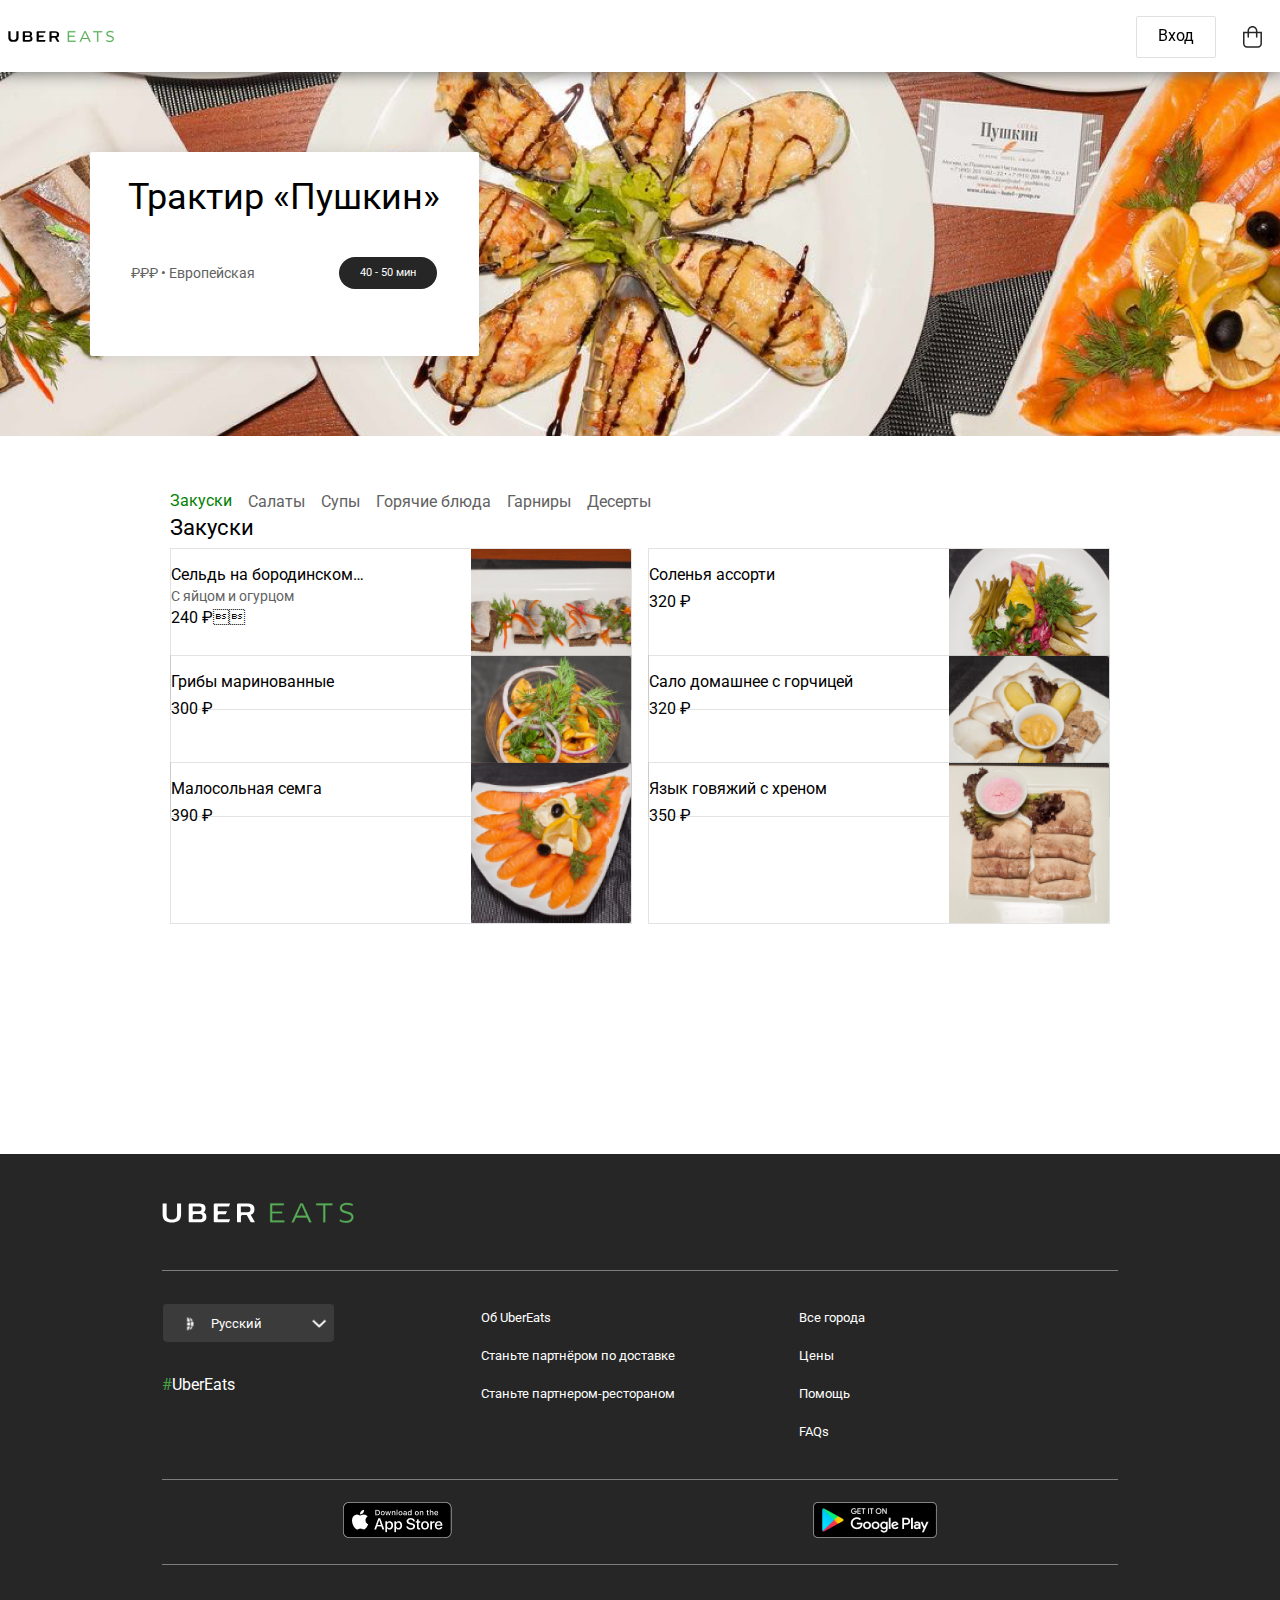
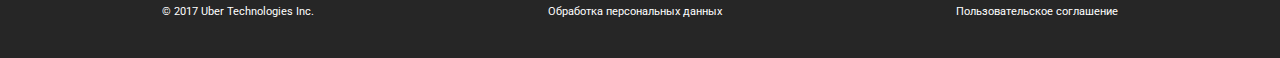
==== pages/rest.html @ 18b662dc "Add files via upload" ====
<!DOCTYPE html>
<html lang="ru">
<head>
    <meta charset="UTF-8">
    <meta name="viewport" content="width=device-width, initial-scale=1.0">
    <link rel="stylesheet" href="../style.css">
    <link href="https://fonts.googleapis.com/css2?family=Roboto:wght@400;500&display=swap" rel="stylesheet">
    <title>Uber Eats- rest</title>
</head>
<body>
    <header class="header">
        <img class="header-logo" src="../content/logo.svg" alt="logo">
        <div class="header-nav"> 
            <div class="header-nav__item">
                 <a class="header-nav__item-buttonLogin" href='#'>Вход</a>
            </div>
            <div class="header-nav__item">
                <a class="header-nav__item-buttonBasket" href='#'><img src="../content/basket.svg" alt=""></a>
            </div>
        </div>
    </header>
    <div class="baner">
        <div class="baner__img-container">
        </div>
        <div class="restauraunt-header">
            <h1 class="restauraunt-header__name">Трактир «Пушкин»</h1>
            <span class="restauraunt-header__description">
            <p class="restauraunt-header__tags">₽₽₽ • Европейская</p>
            <p class="restauraunt-header__timeDelivery">40 - 50 мин</p>
            </span>
        </div>
    </div>
    <main class="main">
        <div class="tabs">
            <input type="radio" name="tab-btn" id="tab-btn-1" value="" checked>
            <label for="tab-btn-1">Закуски</label>
            <input type="radio" name="tab-btn" id="tab-btn-2" value="">
            <label for="tab-btn-2">Салаты</label>
            <input type="radio" name="tab-btn" id="tab-btn-3" value="">
            <label for="tab-btn-3">Супы</label>
            <input type="radio" name="tab-btn" id="tab-btn-4" value="">
            <label for="tab-btn-4">Горячие блюда</label>
            <input type="radio" name="tab-btn" id="tab-btn-5" value="">
            <label for="tab-btn-5">Гарниры</label>
            <input type="radio" name="tab-btn" id="tab-btn-6" value="">
            <label for="tab-btn-6">Десерты</label>
          
            <div id="content-1">
                <span style="font-size: 22px; padding: 56px 0 32px 8px;">
                    Закуски
                </span>
                <div class="container-food">
                    <section class="content-item ">
                        <a class="content-item__link container-food__item" href="../index.html">
                            <img class="content-item__img" src="../content/Capture (3).png" alt="">
                            <div class="content-item__text">
                                <h2 class="content-item__name">Сельдь на бородинском…</h2>
                                <span class="content-item__tags">С яйцом и огурцом</span>
                                <span class="content-item__prise">240 ₽</span>
                            </div>
                        </a>
                    </section>
                    <section class="content-item ">
                        <a class="content-item__link container-food__item" href="../index.html">
                            <img class="content-item__img" src="../content/Capture (3)2.png" alt="">
                            <div class="content-item__text">
                            <h2 class="content-item__name">Соленья ассорти</h2>
                            <span class="content-item__tags"></span>
                            <span class="content-item__prise">320 ₽</span>
                        </div>
                        </a>
                    </section>
                    <section class="content-item ">
                        <a class="content-item__link container-food__item" href="../index.html">
                            <img class="content-item__img" src="../content/Capture (3)3.png" alt="">
                            <div class="content-item__text">
                            <h2 class="content-item__name">Грибы маринованные</h2>
                            <span class="content-item__tags"></span>
                            <span class="content-item__prise">300 ₽</span>
                        </div>
                        </a>
                    </section>
                    <section class="content-item ">
                        <a class="content-item__link container-food__item" href="../index.html">
                            <img class="content-item__img" src="../content/Capture (3)4.png" alt="">
                            <div class="content-item__text">
                            <h2 class="content-item__name">Сало домашнее с горчицей</h2>
                            <span class="content-item__tags"></span>
                            <span class="content-item__prise">320 ₽</span>
                        </div>
                        </a>
                    </section>
                    <section class="content-item ">
                        <a class="content-item__link container-food__item" href="../index.html">
                            <img class="content-item__img" src="../content/Capture (3)5.png" alt="">
                            <div class="content-item__text">
                            <h2 class="content-item__name">Малосольная семга</h2>
                            <span class="content-item__tags"></span>
                            <span class="content-item__prise">390 ₽</span>
                        </div>
                        </a>
                    </section>
                    <section class="content-item ">
                        <a class="content-item__link container-food__item" href="../index.html">
                            <img class="content-item__img" src="../content/Capture (3)6.png" alt="">
                            <div class="content-item__text">
                            <h2 class="content-item__name">Язык говяжий с хреном</h2>
                            <span class="content-item__tags"></span>
                            <span class="content-item__prise">350 ₽</span>
                        </div>
                        </a>
                    </section>
                </div>
            </div>
            <div id="content-2">
                <span style="font-size: 22px; padding: 56px 0 32px 8px;">
                    Салаты
                </span>
            </div>
            <div id="content-3">
                <span style="font-size: 22px; padding: 56px 0 32px 8px;">
                    Супы
                </span>
            </div>
            <div id="content-4">
                <span style="font-size: 22px; padding: 56px 0 32px 8px;">
                    Горячие блюда
                </span>
                <div class="container-food">
                    <section class="content-item ">
                        <a class="content-item__link container-food__item" href="../index.html">
                            <img class="content-item__img" src="../content/Capture (3).png" alt="">
                            <div class="content-item__text">
                                <h2 class="content-item__name">Сельдь на бородинском…</h2>
                                <span class="content-item__tags">С яйцом и огурцом</span>
                                <span class="content-item__prise">240 ₽</span>
                            </div>
                        </a>
                    </section>
                    <section class="content-item ">
                        <a class="content-item__link container-food__item" href="../index.html">
                            <img class="content-item__img" src="../content/Capture (3)2.png" alt="">
                            <div class="content-item__text">
                            <h2 class="content-item__name">Соленья ассорти</h2>
                            <span class="content-item__tags"></span>
                            <span class="content-item__prise">320 ₽</span>
                        </div>
                        </a>
                    </section>
                    <section class="content-item ">
                        <a class="content-item__link container-food__item" href="../index.html">
                            <img class="content-item__img" src="../content/Capture (3)3.png" alt="">
                            <div class="content-item__text">
                            <h2 class="content-item__name">Грибы маринованные</h2>
                            <span class="content-item__tags"></span>
                            <span class="content-item__prise">300 ₽</span>
                        </div>
                        </a>
                    </section>
                    <section class="content-item ">
                        <a class="content-item__link container-food__item" href="../index.html">
                            <img class="content-item__img" src="../content/Capture (3)4.png" alt="">
                            <div class="content-item__text">
                            <h2 class="content-item__name">Сало домашнее с горчицей</h2>
                            <span class="content-item__tags"></span>
                            <span class="content-item__prise">320 ₽</span>
                        </div>
                        </a>
                    </section>
                    <section class="content-item ">
                        <a class="content-item__link container-food__item" href="../index.html">
                            <img class="content-item__img" src="../content/Capture (3)5.png" alt="">
                            <div class="content-item__text">
                            <h2 class="content-item__name">Малосольная семга</h2>
                            <span class="content-item__tags"></span>
                            <span class="content-item__prise">390 ₽</span>
                        </div>
                        </a>
                    </section>
                    <section class="content-item ">
                        <a class="content-item__link container-food__item" href="../index.html">
                            <img class="content-item__img" src="../content/Capture (3)6.png" alt="">
                            <div class="content-item__text">
                            <h2 class="content-item__name">Язык говяжий с хреном</h2>
                            <span class="content-item__tags"></span>
                            <span class="content-item__prise">350 ₽</span>
                        </div>
                        </a>
                    </section>
                </div>
            </div>
            <div id="content-5">
                <span style="font-size: 22px; padding: 56px 0 32px 8px;">
                    Гарниры
                </span>
            </div>
            <div id="content-6">
                <span style="font-size: 22px; padding: 56px 0 32px 8px;">
                    Десерты
                </span>
            </div>
          </div>
    </main>
    <footer class="footer">
        <div class="footer-wrapperBackground">
            <div class="footer-logo">
                <img src="/content/white-logo.svg" alt="Uber Eats">
            </div>
            <div class="footer-wrapperForAdaptive">
                <div class="footer-wrapperForAdaptive__item1">
                    <select class="footer-selectLanguage" name="language" id="language">
                        <option name="language" value="Russian">Русский</option>
                        <option name="language" value="English">English</option>
                    </select>
                    <div class="footer-socialLink">
                        <p><span>#</span>UberEats</p>
                        <a href='#'><img src="content/facebook.svg" alt=""></a>
                        <a href='#'><img src="content/twitter.svg" alt=""></a>
                        <a href='#'><img src="content/instagram.svg" alt=""></a>
                    </div>
                </div>
                <div class="footer-wrapperForAdaptive__item2">
                    <a class="footer-nav__link1Column" href='#'>Об UberEats</a>
                    <a class="footer-nav__link1Column" href='#'>Станьте партнёром по доставке</a>
                    <a class="footer-nav__link1Column" href='#'>Станьте партнером-рестораном</a>
                </div>
                <div class="footer-wrapperForAdaptive__item3">
                    <a class="footer-nav__link2Column" href='#'>Все города</a>
                    <a class="footer-nav__link2Column" href='#'>Цены</a>
                    <a class="footer-nav__link2Column" href='#'>Помощь</a>
                    <a class="footer-nav__link2Column" href='#'>FAQs</a> 
                </div>
            </div>
            <div class="footer-appsLink">
                <a href='#'><img src="../content/Download_on_the_App_Store_Badge_US-UK_RGB_blk_092917.png" alt=""></a>
                <a href='#'><img src="../content/en_badge_web_generic-cf6dad406f.png" alt=""></a>
            </div>
            <div class="footer-about">
                <p>© 2017 Uber Technologies Inc.</p>
                <a href='#'>Обработка персональных данных</a>
                <a href='#'>Пользовательское соглашение</a>
            </div>
        </div>
    </footer>
</body>
</html>
---- style.css ----
html,body{
    width: 100%;
    height: 100%;
    margin: 0 0 0 0;
    font-family: 'Roboto', sans-serif;
    font-size: 16px;
}
.header {
    display: flex;
    height: 72px;
    width: 100%;
    justify-content: space-between;
    position: fixed;
    box-shadow: 0px 0px 16px #626262;
    background: white;
    z-index: 30;
}
.header-logo {
    margin-top: 30px;
    margin-left: 8px;
    margin-bottom: 29px;
}
.header-nav {
    display: flex;
    justify-content: space-between;
}
.header-nav__item-buttonLogin {
    display: block;
    height: 40px;
    width: 78px;
    border-radius: 2px;
    text-decoration: none;
    color: black;
    text-align: center;
    line-height: 38px;
    border: 1px solid #E0E0E0 ;
    margin-top: 16px;
    margin-right: 27px;
}
.header-nav__item-buttonBasket {
    display: none;
    padding-top: 25px;
    padding-right: 18px;
}
.main {
    max-width: 956px;
    margin: 0 auto;
}
.search {
    margin-left: 8px;
    margin-right: 4px;
    padding-top: 127px;
    border-bottom: 1px solid #efefef ;
    color: #626262;
    font-size: 16px;
}
.search input{
    width: 100%;
    border: none;
}
.baner {
    padding-top: 72px;
    position: relative;
}
.baner__img-container {
    display: flex;
    width: 100%;
    height: 256px;
    background-image: url(content/1q2w3e4r.png);
    background-repeat: no-repeat;
    background-size: cover;
}
.main-header{
    font-size: 22px;
    padding-left: 8px;
}
.restauraunt-header {
    background: white;
    min-width: 308px;
    min-height: 180px;
    position: absolute;
    left: 2.5%;
    top: 60%;
    z-index: 3;
    box-shadow: 0px 0px 16px rgba(117, 117, 117, 0.2);
    border-radius: 2px

}
.restauraunt-header__name {
    font-size: 24px;
    font-weight: 400;
    text-align: center;
}
.restauraunt-header__tags {
    font-size: 14px;
    font-weight: 400;
    line-height: 16px;
    color: #626262;
    text-align: center;
}
.restauraunt-header__timeDelivery{
    display: block;
    width: 98px;
    height: 32px;
    background: #262626;
    border-radius: 16px;
    margin: 0 auto;
    text-align: center;
    line-height: 32px;
}
.main-content {
    display: grid;
    grid-template: repeat(10,10%)/repeat(1, 100%);
    margin: 0 auto;
    justify-content: space-between;
}
.tab-btn {
    padding-right: 40px;
    border: none;
    font: inherit;
    color: inherit;
    background-color: transparent;
    cursor: pointer;
}
.content-item__img{
    display: block;
    max-width: 100%;
    height: auto;
}
.content-item {
    display: flex;
    flex-direction: column;
    padding: 8px;
}
.content-item:hover {
    background-color: #f9f9f9 ;
    padding: 0;
    transition: 0.3s;
}
.content-item__link {
    display: flex;
    flex-direction: row-reverse;
    justify-content: space-between;
}
.content-item a {
    text-decoration: none;
}
.content-item__text {
    display: flex;
    flex-direction: column;
    color: black;
}
.content-item__name {
    font-weight: 400;
    font-size: 16px;
    margin: 0 0 0 0;
    margin-top: 16px;
}
.content-item__tags {
    font-size: 14px;
    margin: 4px 0;
    color:rgba(98, 98, 98, 1);
}
.content-item__timeDelivery {
    font-size: 13px;
    margin-bottom: 20px;
}
.container-food{
    padding-bottom: 40px;
}
.container-food img{
    width: 102px;
    height: auto;
}
.container-food__item {
    border-bottom: 1px solid rgba(117, 117, 117, 0.2);
}
.footer {
    background-color: #262626;
    color: white;
    padding-left: 8px;
    padding-right: 8px; 
    padding-bottom: 40px;
}
.footer-wrapperBackground {
    max-width: 956px;
    margin: 0 auto;
}
.footer-logo {
    display: flex;
    height: 116px;
    border-bottom: 1px solid #7d7d7d;  
    align-items: center;
}
.footer-selectLanguage {
    margin-top: 32px;
    height: 40px;
    width: 173px;
    padding-left: 48px;
    background: #3B3B3B;
    font-family: 'Roboto', sans-serif;
    color: white;
    font-size: 13px;
    border: 1px solid #262626;
    border-radius: 5px;
    appearance: none;
    background-image: url('content/language.png');
    background-size: cover;
}
.footer-socialLink p{
    font-size: 16px;
    margin-top: 32px;
    margin-bottom: 21px;
}
.footer-socialLink span {
    color: #49A144;
}
.footer-socialLink a {
    padding-right: 20px;
}
.footer-nav__link1Column,
.footer-nav__link2Column {
    display: block;
    color: white;
    text-decoration: none;
    font-size: 13px;
    margin-top: 23px;

}
.footer-appsLink {
    margin-top: 40px;
    display: flex;
    justify-content: space-around;
    align-items: center;
    height: 84px;
    border-top: 1px solid #7d7d7d;
    border-bottom: 1px solid #7d7d7d;
}
.footer-about a,p {
    display: block;
    color: white;
    text-decoration: none;
    font-size: 11px;
    margin-top: 24px;
}
@media screen and (min-width: 768px) and (max-width: 1124px){
    .header-nav__item-buttonBasket {
        display: block;
    }
    .main-content {
        margin:0 0;
        grid-template: repeat(5,20%)/repeat(2, 50%);
        justify-content: space-between;
    }
    .footer-wrapperForAdaptive {
        display: grid;
        grid-template: repeat(1, auto)/repeat(3, 33.3333%);
    }
    .footer-wrapperForAdaptive__item1 {
        grid-column: 1 / 2;
        grid-row: 1/2;
    }
    .footer-wrapperForAdaptive__item2 {
        padding-top: 16px;
        grid-column: 2 / 3;
        grid-row: 1/2;
    }
    .footer-wrapperForAdaptive__item3 {
        padding-top: 16px;
        grid-column: 3 / 4;
        grid-row: 1/2;
    }
    .footer-about a,
    .footer-about p {
        display: inline;
        margin: 0 0;
        padding-top: 40px ;
    }
    .footer-about {
        display: flex;
        justify-content: space-between;
    }
    .baner__img-container {
        width: 100%;
        height: 364px;
        background-image: url(content/1q2w3e4.png);
        background-repeat: no-repeat;
        background-size: cover;
    }
    .restauraunt-header {
        min-width: 432px;
        min-height: 204px;
        /* left: 8px; */
        top: 152px;
    }
    .restauraunt-header__name{
        font-size: 36px;
    }
    .restauraunt-header__tags {
        margin: auto 0;
    }
    .restauraunt-header__timeDelivery {
        margin: auto 0; 
    }
    .restauraunt-header__description {
        display: flex;
        justify-content: space-around;
        margin-top: 10%; 
    }
    .tab {
        margin-top: 0;
        padding: 32px 0 29px 8px;
        border-bottom: 1px solid rgba(117, 117, 117, 0.2);
    }
    .tab-btn {
        padding-right: 40px;
        border: none;
        font: inherit;
        color: inherit;
        background-color: transparent;
        cursor: pointer;
    }
    .container-food__name-tab {
        font-size: 22px;
        padding: 56px 0 32px 8px;
    }
    .container-food{
        padding-bottom: 48px;
    }
    .container-food__item {
        border: 1px solid rgba(117, 117, 117, 0.2);
    }
    .container-food img{
        min-width: 160px;
        height: auto;
    }
}
@media screen and (min-width: 1124px) {
    .main-content {
        max-width: 956px;
        margin:0 auto;
        grid-template: repeat(3,33.3333%)/repeat(3, 33.3333%);
        justify-content: space-between;
    }
    .header-nav__item-buttonBasket {
        display: block;
    }
    .footer-wrapperForAdaptive {
        display: grid;
        grid-template: repeat(1, auto)/repeat(3, 33.3333%);
    }
    .footer-wrapperForAdaptive__item1 {
        grid-column: 1 / 2;
        grid-row: 1/2;
    }
    .footer-wrapperForAdaptive__item2 {
        padding-top: 16px;
        grid-column: 2 / 3;
        grid-row: 1/2;
    }
    .footer-wrapperForAdaptive__item3 {
        padding-top: 16px;
        grid-column: 3 / 4;
        grid-row: 1/2;
    }
    .footer-about a,
    .footer-about p {
        display: inline;
        margin: 0 0;
        padding-top: 40px ;
    }
    .footer-about {
        display: flex;
        justify-content: space-between;
    }
    .baner__img-container {
        height: 364px;
        background-image: url(content/1q2w3e.png);
        background-repeat: no-repeat;
        background-size: cover;
    }
    .restauraunt-header {
        min-width: 389px;
        min-height: 204px;
        left: 7%;
        top: 152px;
    }
    .restauraunt-header__name{
        font-size: 36px;
    }
    .restauraunt-header__tags {
        margin: auto 0;
    }
    .restauraunt-header__timeDelivery {
        margin: auto 0; 
    }
    .restauraunt-header__description {
        display: flex;
        justify-content: space-around;
        margin-top: 10%; 
    }
    .tab {
        margin-top: 0;
        padding: 32px 0 29px 8px;
        border-bottom: 1px solid rgba(117, 117, 117, 0.2);
    }
    .tab-btn {
        padding-right: 40px;
        border: none;
        font: inherit;
        color: inherit;
        background-color: transparent;
        cursor: pointer;
    }
    .container-food__name-tab {
        font-size: 22px;
        padding: 56px 0 32px 8px;
    }
    .container-food {
        display: grid;
        margin:0 0;
        grid-template: repeat(5,20%)/repeat(2, 50%);
        justify-content: space-between;
        padding-bottom: 80px;
    }
    .container-food__item {
        border: 1px solid rgba(117, 117, 117, 0.2);
    }
    .container-food img{
        min-width: 160px;
        height: auto;
    }
}



.tabs {
    font-size: 0;
    margin-top: 50px;
}
  
.tabs>input[type="radio"] {
    display: none;
}
  
.tabs>div {
    display: none;
    font-size: 16px;
}
#tab-btn-1:checked~#content-1,
#tab-btn-2:checked~#content-2,
#tab-btn-3:checked~#content-3,
#tab-btn-4:checked~#content-4,
#tab-btn-5:checked~#content-5,
#tab-btn-6:checked~#content-6 {
    display: block;
}
.tabs>label {
    display: inline-block;
    text-align: center;
    vertical-align: middle;
    user-select: none;
    padding: 2px 8px;
    font-size: 16px;
    color: rgba(98, 98, 98, 1);
    line-height: 1.5;
    transition: color 0.15s ease-in-out, background-color 0.15s ease-in-out;
    cursor: pointer;
    position: relative;
    top: 1px;
}
  
.tabs>label:not(:first-of-type) {
    border-left: none;
}
  
.tabs>input[type="radio"]:checked+label {
    background-color: #fff;
    border-bottom: 1px solid #fff;
    color: green;
}
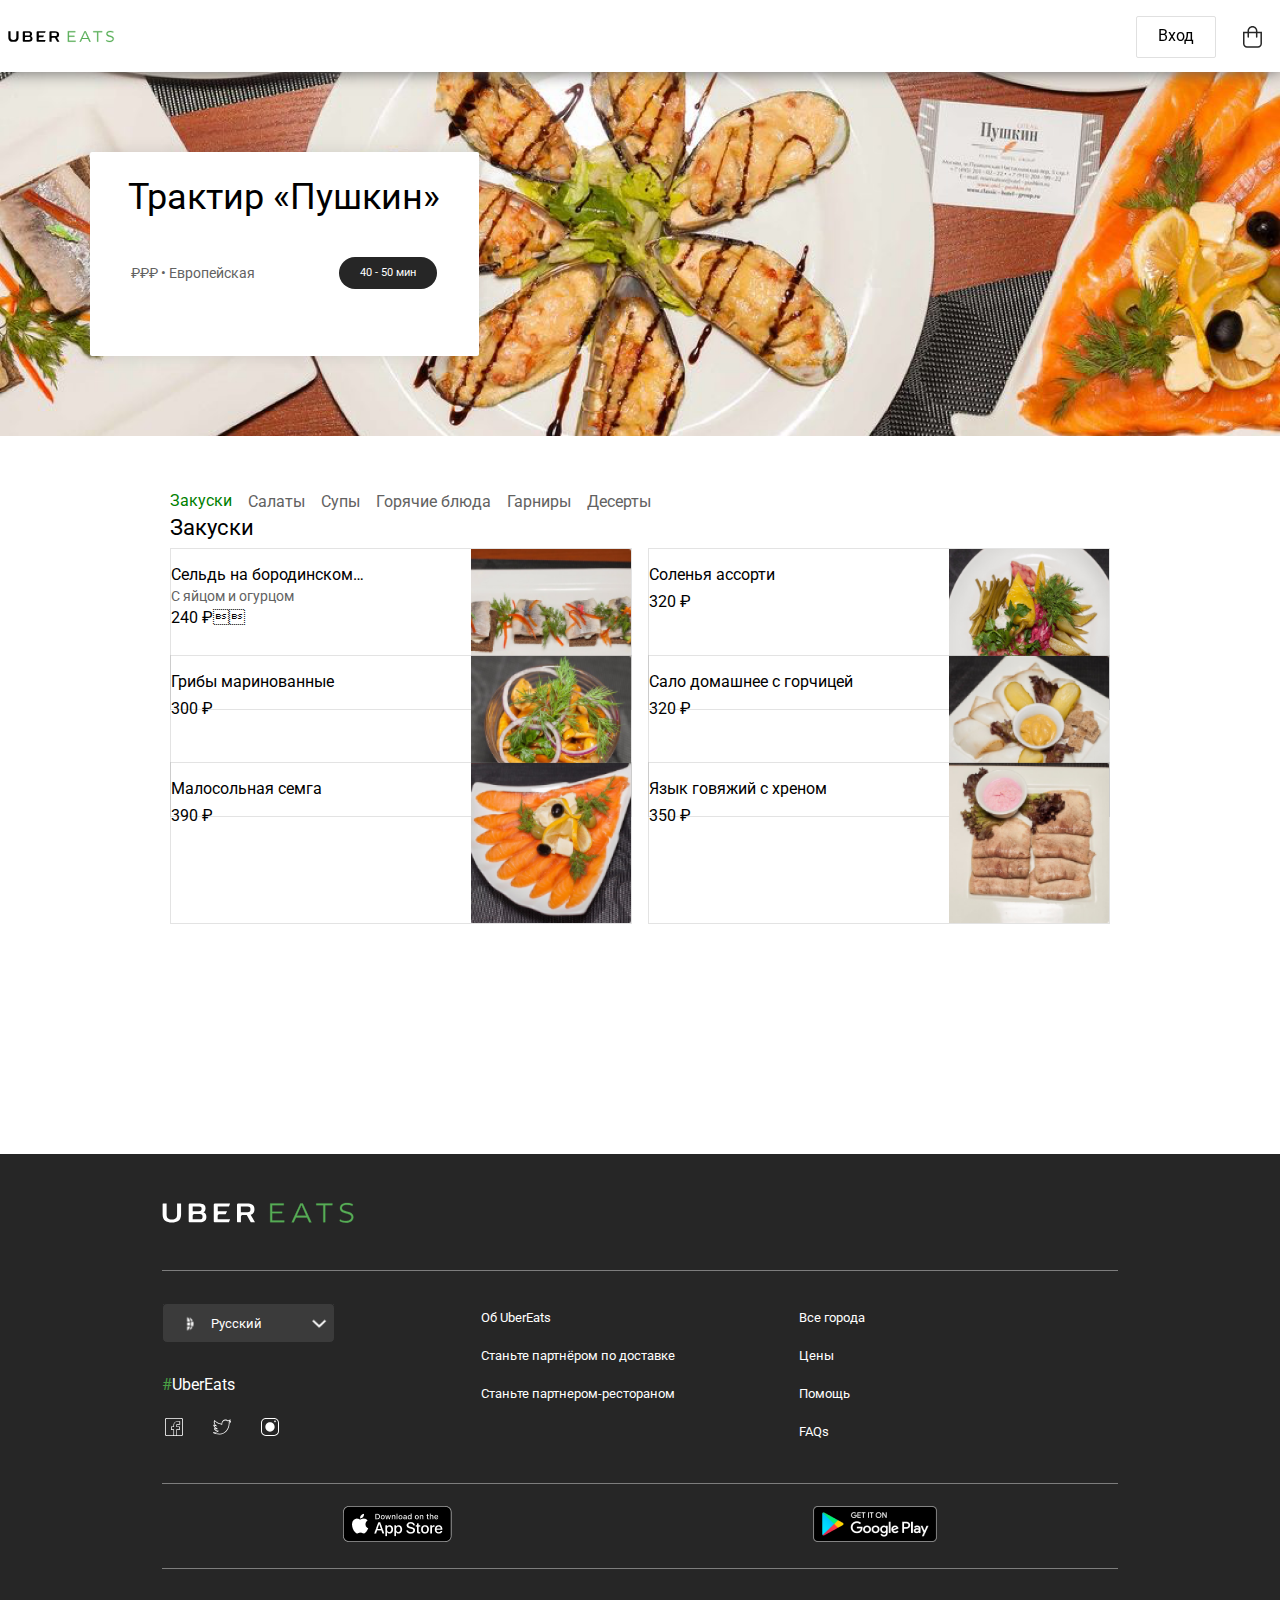
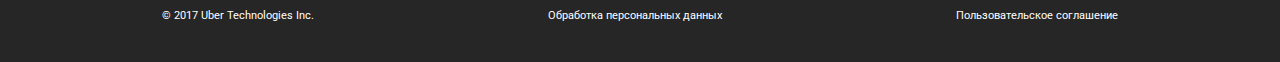
==== commit 09c9eaf4: "first commit" ====
--- a/pages/rest.html
+++ b/pages/rest.html
@@ -52,7 +52,7 @@
                 <div class="container-food">
                     <section class="content-item ">
                         <a class="content-item__link container-food__item" href="../index.html">
-                            <img class="content-item__img" src="../content/Capture (3).png" alt="">
+                            <img class="content-item__img" src="../content/Capture (3).png" alt="Сельдь на бородинском…">
                             <div class="content-item__text">
                                 <h2 class="content-item__name">Сельдь на бородинском…</h2>
                                 <span class="content-item__tags">С яйцом и огурцом</span>
@@ -62,7 +62,7 @@
                     </section>
                     <section class="content-item ">
                         <a class="content-item__link container-food__item" href="../index.html">
-                            <img class="content-item__img" src="../content/Capture (3)2.png" alt="">
+                            <img class="content-item__img" src="../content/Capture (3)2.png" alt="Соленья ассорти">
                             <div class="content-item__text">
                             <h2 class="content-item__name">Соленья ассорти</h2>
                             <span class="content-item__tags"></span>
@@ -72,7 +72,7 @@
                     </section>
                     <section class="content-item ">
                         <a class="content-item__link container-food__item" href="../index.html">
-                            <img class="content-item__img" src="../content/Capture (3)3.png" alt="">
+                            <img class="content-item__img" src="../content/Capture (3)3.png" alt="Грибы маринованные">
                             <div class="content-item__text">
                             <h2 class="content-item__name">Грибы маринованные</h2>
                             <span class="content-item__tags"></span>
@@ -82,7 +82,7 @@
                     </section>
                     <section class="content-item ">
                         <a class="content-item__link container-food__item" href="../index.html">
-                            <img class="content-item__img" src="../content/Capture (3)4.png" alt="">
+                            <img class="content-item__img" src="../content/Capture (3)4.png" alt="Сало домашнее с горчицей">
                             <div class="content-item__text">
                             <h2 class="content-item__name">Сало домашнее с горчицей</h2>
                             <span class="content-item__tags"></span>
@@ -92,7 +92,7 @@
                     </section>
                     <section class="content-item ">
                         <a class="content-item__link container-food__item" href="../index.html">
-                            <img class="content-item__img" src="../content/Capture (3)5.png" alt="">
+                            <img class="content-item__img" src="../content/Capture (3)5.png" alt="Малосольная семга">
                             <div class="content-item__text">
                             <h2 class="content-item__name">Малосольная семга</h2>
                             <span class="content-item__tags"></span>
@@ -102,7 +102,7 @@
                     </section>
                     <section class="content-item ">
                         <a class="content-item__link container-food__item" href="../index.html">
-                            <img class="content-item__img" src="../content/Capture (3)6.png" alt="">
+                            <img class="content-item__img" src="../content/Capture (3)6.png" alt="Язык говяжий с хреном">
                             <div class="content-item__text">
                             <h2 class="content-item__name">Язык говяжий с хреном</h2>
                             <span class="content-item__tags"></span>
@@ -129,7 +129,7 @@
                 <div class="container-food">
                     <section class="content-item ">
                         <a class="content-item__link container-food__item" href="../index.html">
-                            <img class="content-item__img" src="../content/Capture (3).png" alt="">
+                            <img class="content-item__img" src="../content/Capture (3).png" alt="Сельдь на бородинском…">
                             <div class="content-item__text">
                                 <h2 class="content-item__name">Сельдь на бородинском…</h2>
                                 <span class="content-item__tags">С яйцом и огурцом</span>
@@ -139,7 +139,7 @@
                     </section>
                     <section class="content-item ">
                         <a class="content-item__link container-food__item" href="../index.html">
-                            <img class="content-item__img" src="../content/Capture (3)2.png" alt="">
+                            <img class="content-item__img" src="../content/Capture (3)2.png" alt="Соленья ассорти">
                             <div class="content-item__text">
                             <h2 class="content-item__name">Соленья ассорти</h2>
                             <span class="content-item__tags"></span>
@@ -149,7 +149,7 @@
                     </section>
                     <section class="content-item ">
                         <a class="content-item__link container-food__item" href="../index.html">
-                            <img class="content-item__img" src="../content/Capture (3)3.png" alt="">
+                            <img class="content-item__img" src="../content/Capture (3)3.png" alt="Грибы маринованные">
                             <div class="content-item__text">
                             <h2 class="content-item__name">Грибы маринованные</h2>
                             <span class="content-item__tags"></span>
@@ -159,7 +159,7 @@
                     </section>
                     <section class="content-item ">
                         <a class="content-item__link container-food__item" href="../index.html">
-                            <img class="content-item__img" src="../content/Capture (3)4.png" alt="">
+                            <img class="content-item__img" src="../content/Capture (3)4.png" alt="Сало домашнее с горчицей">
                             <div class="content-item__text">
                             <h2 class="content-item__name">Сало домашнее с горчицей</h2>
                             <span class="content-item__tags"></span>
@@ -169,7 +169,7 @@
                     </section>
                     <section class="content-item ">
                         <a class="content-item__link container-food__item" href="../index.html">
-                            <img class="content-item__img" src="../content/Capture (3)5.png" alt="">
+                            <img class="content-item__img" src="../content/Capture (3)5.png" alt="Малосольная семга">
                             <div class="content-item__text">
                             <h2 class="content-item__name">Малосольная семга</h2>
                             <span class="content-item__tags"></span>
@@ -179,7 +179,7 @@
                     </section>
                     <section class="content-item ">
                         <a class="content-item__link container-food__item" href="../index.html">
-                            <img class="content-item__img" src="../content/Capture (3)6.png" alt="">
+                            <img class="content-item__img" src="../content/Capture (3)6.png" alt="Язык говяжий с хреном">
                             <div class="content-item__text">
                             <h2 class="content-item__name">Язык говяжий с хреном</h2>
                             <span class="content-item__tags"></span>
@@ -199,7 +199,7 @@
                     Десерты
                 </span>
             </div>
-          </div>
+        </div>
     </main>
     <footer class="footer">
         <div class="footer-wrapperBackground">
@@ -208,15 +208,15 @@
             </div>
             <div class="footer-wrapperForAdaptive">
                 <div class="footer-wrapperForAdaptive__item1">
-                    <select class="footer-selectLanguage" name="language" id="language">
-                        <option name="language" value="Russian">Русский</option>
-                        <option name="language" value="English">English</option>
+                    <select class="footer-selectLanguage" name="selectorLanguage" id="language">
+                        <option name="selectorLanguage" value="Russian">Русский</option>
+                        <option name="selectorLanguage" value="English">English</option>
                     </select>
                     <div class="footer-socialLink">
                         <p><span>#</span>UberEats</p>
-                        <a href='#'><img src="content/facebook.svg" alt=""></a>
-                        <a href='#'><img src="content/twitter.svg" alt=""></a>
-                        <a href='#'><img src="content/instagram.svg" alt=""></a>
+                        <a href='#'><img src="../content/facebook.svg" alt="facebook"></a>
+                        <a href='#'><img src="../content/twitter.svg" alt="twitter"></a>
+                        <a href='#'><img src="../content/instagram.svg" alt="instagram"></a>
                     </div>
                 </div>
                 <div class="footer-wrapperForAdaptive__item2">
@@ -232,8 +232,8 @@
                 </div>
             </div>
             <div class="footer-appsLink">
-                <a href='#'><img src="../content/Download_on_the_App_Store_Badge_US-UK_RGB_blk_092917.png" alt=""></a>
-                <a href='#'><img src="../content/en_badge_web_generic-cf6dad406f.png" alt=""></a>
+                <a href='#'><img src="../content/Download_on_the_App_Store_Badge_US-UK_RGB_blk_092917.png" alt="AppStore"></a>
+                <a href='#'><img src="../content/en_badge_web_generic-cf6dad406f.png" alt="PlayStore"></a>
             </div>
             <div class="footer-about">
                 <p>© 2017 Uber Technologies Inc.</p>
--- a/style.css
+++ b/style.css
@@ -193,6 +193,7 @@
     align-items: center;
 }
 .footer-selectLanguage {
+    appearance: none;
     margin-top: 32px;
     height: 40px;
     width: 173px;
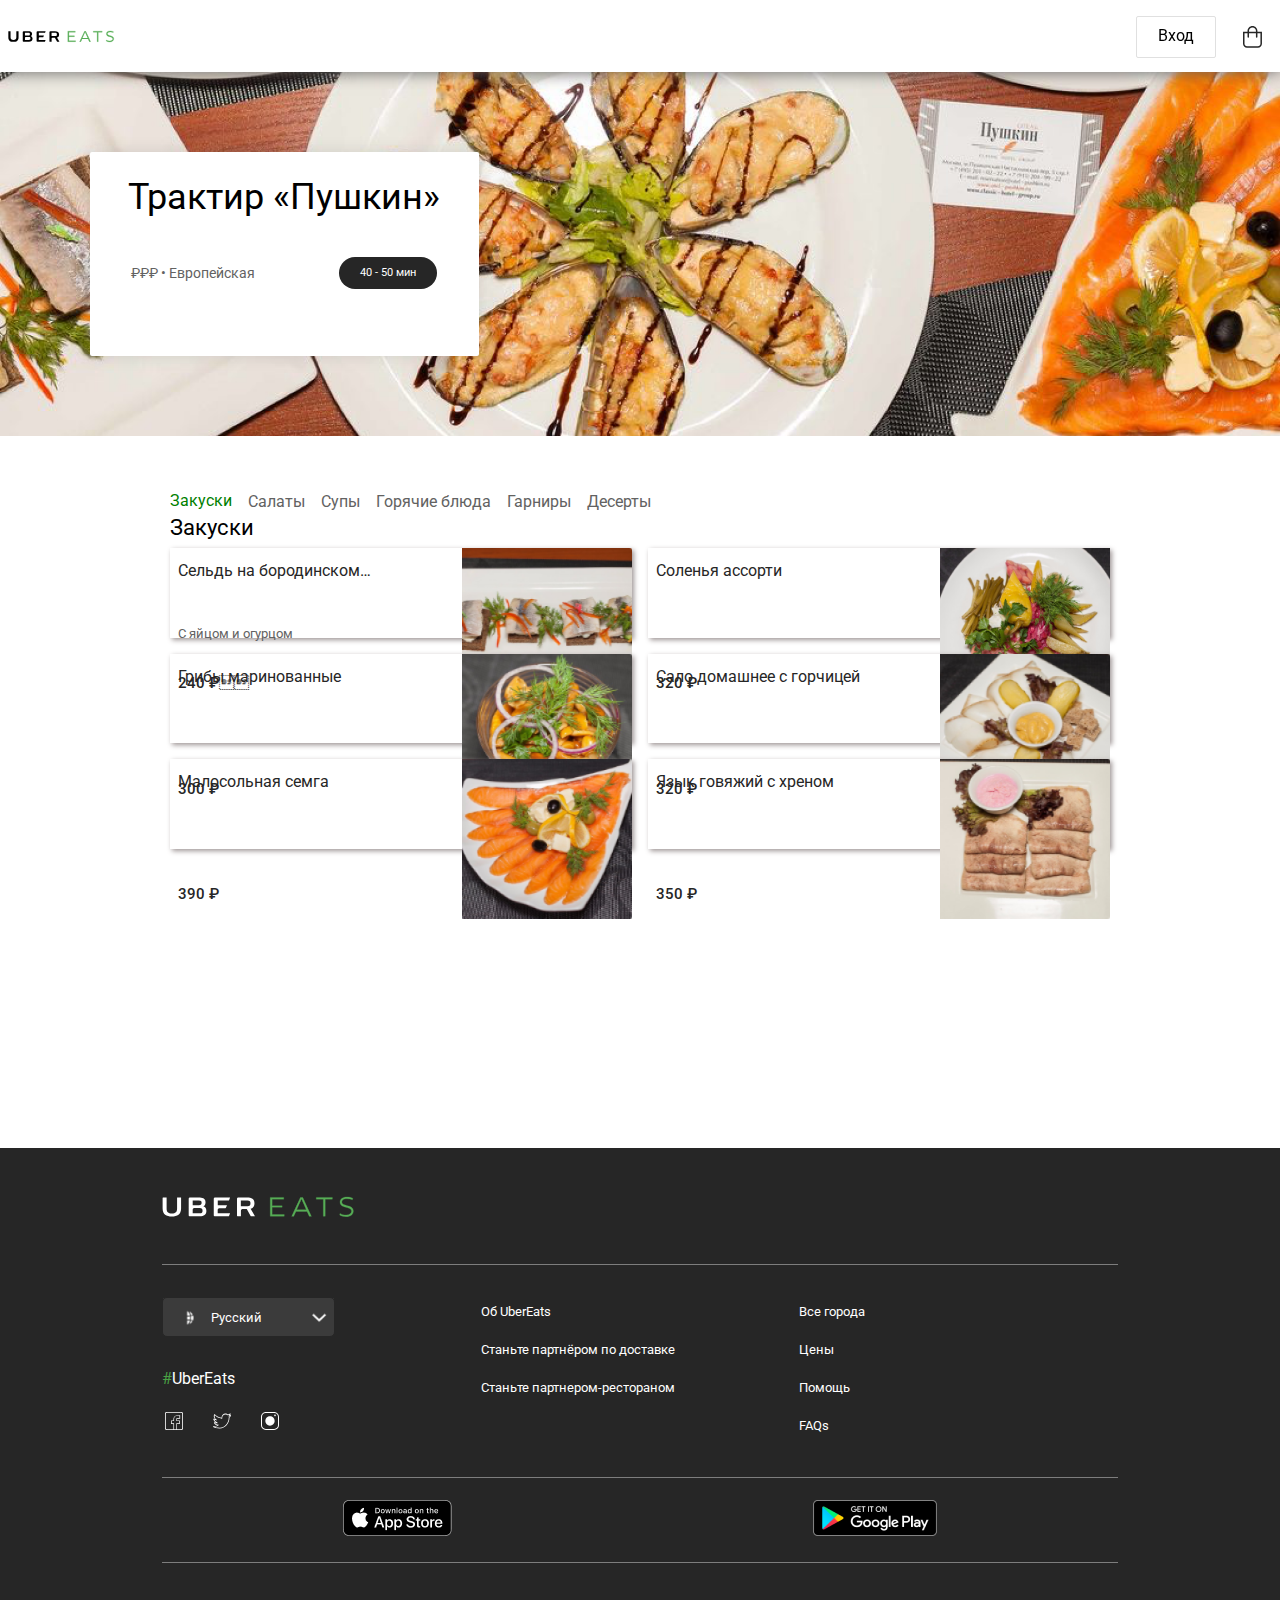
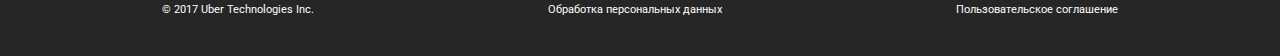
==== commit 2aeae15c: "some style" ====
--- a/pages/rest.html
+++ b/pages/rest.html
@@ -50,63 +50,63 @@
                     Закуски
                 </span>
                 <div class="container-food">
-                    <section class="content-item ">
-                        <a class="content-item__link container-food__item" href="../index.html">
-                            <img class="content-item__img" src="../content/Capture (3).png" alt="Сельдь на бородинском…">
-                            <div class="content-item__text">
-                                <h2 class="content-item__name">Сельдь на бородинском…</h2>
-                                <span class="content-item__tags">С яйцом и огурцом</span>
-                                <span class="content-item__prise">240 ₽</span>
+                    <section class="container-food__item ">
+                        <a class="container-food__item-link" href="../index.html">
+                            <img class="container-food__item-img" src="../content/Capture (3).png" alt="Сельдь на бородинском…">
+                            <div class="container-food__item-text">
+                                <h2 class="container-food__item-name">Сельдь на бородинском…</h2>
+                                <span class="container-food__item-tags">С яйцом и огурцом</span>
+                                <span class="container-food__item-prise">240 ₽</span>
                             </div>
                         </a>
                     </section>
-                    <section class="content-item ">
-                        <a class="content-item__link container-food__item" href="../index.html">
-                            <img class="content-item__img" src="../content/Capture (3)2.png" alt="Соленья ассорти">
-                            <div class="content-item__text">
-                            <h2 class="content-item__name">Соленья ассорти</h2>
-                            <span class="content-item__tags"></span>
-                            <span class="content-item__prise">320 ₽</span>
-                        </div>
-                        </a>
-                    </section>
-                    <section class="content-item ">
-                        <a class="content-item__link container-food__item" href="../index.html">
-                            <img class="content-item__img" src="../content/Capture (3)3.png" alt="Грибы маринованные">
-                            <div class="content-item__text">
-                            <h2 class="content-item__name">Грибы маринованные</h2>
-                            <span class="content-item__tags"></span>
-                            <span class="content-item__prise">300 ₽</span>
-                        </div>
-                        </a>
-                    </section>
-                    <section class="content-item ">
-                        <a class="content-item__link container-food__item" href="../index.html">
-                            <img class="content-item__img" src="../content/Capture (3)4.png" alt="Сало домашнее с горчицей">
-                            <div class="content-item__text">
-                            <h2 class="content-item__name">Сало домашнее с горчицей</h2>
-                            <span class="content-item__tags"></span>
-                            <span class="content-item__prise">320 ₽</span>
-                        </div>
-                        </a>
-                    </section>
-                    <section class="content-item ">
-                        <a class="content-item__link container-food__item" href="../index.html">
-                            <img class="content-item__img" src="../content/Capture (3)5.png" alt="Малосольная семга">
-                            <div class="content-item__text">
-                            <h2 class="content-item__name">Малосольная семга</h2>
-                            <span class="content-item__tags"></span>
-                            <span class="content-item__prise">390 ₽</span>
-                        </div>
-                        </a>
-                    </section>
-                    <section class="content-item ">
-                        <a class="content-item__link container-food__item" href="../index.html">
-                            <img class="content-item__img" src="../content/Capture (3)6.png" alt="Язык говяжий с хреном">
-                            <div class="content-item__text">
-                            <h2 class="content-item__name">Язык говяжий с хреном</h2>
-                            <span class="content-item__tags"></span>
-                            <span class="content-item__prise">350 ₽</span>
+                    <section class="container-food__item ">
+                        <a class="container-food__item-link" href="../index.html">
+                            <img class="container-food__item-img" src="../content/Capture (3)2.png" alt="Соленья ассорти">
+                            <div class="container-food__item-text">
+                                <h2 class="container-food__item-name">Соленья ассорти</h2>
+                                <span class="container-food__item-tags"></span>
+                                <span class="container-food__item-prise">320 ₽</span>
+                            </div>
+                        </a>
+                    </section>
+                    <section class="container-food__item ">
+                        <a class="container-food__item-link" href="../index.html">
+                            <img class="container-food__item-img" src="../content/Capture (3)3.png" alt="Грибы маринованные">
+                            <div class="container-food__item-text">
+                            <h2 class="container-food__item-name">Грибы маринованные</h2>
+                            <span class="container-food__item-tags"></span>
+                            <span class="container-food__item-prise">300 ₽</span>
+                        </div>
+                        </a>
+                    </section>
+                    <section class="container-food__item ">
+                        <a class="container-food__item-link" href="../index.html">
+                            <img class="container-food__item-img" src="../content/Capture (3)4.png" alt="Сало домашнее с горчицей">
+                            <div class="container-food__item-text">
+                            <h2 class="container-food__item-name">Сало домашнее с горчицей</h2>
+                            <span class="container-food__item-tags"></span>
+                            <span class="container-food__item-prise">320 ₽</span>
+                        </div>
+                        </a>
+                    </section>
+                    <section class="container-food__item ">
+                        <a class="container-food__item-link" href="../index.html">
+                            <img class="container-food__item-img" src="../content/Capture (3)5.png" alt="Малосольная семга">
+                            <div class="container-food__item-text">
+                            <h2 class="container-food__item-name">Малосольная семга</h2>
+                            <span class="container-food__item-tags"></span>
+                            <span class="container-food__item-prise">390 ₽</span>
+                        </div>
+                        </a>
+                    </section>
+                    <section class="container-food__item ">
+                        <a class="container-food__item-link" href="../index.html">
+                            <img class="container-food__item-img" src="../content/Capture (3)6.png" alt="Язык говяжий с хреном">
+                            <div class="container-food__item-text">
+                            <h2 class="container-food__item-name">Язык говяжий с хреном</h2>
+                            <span class="container-food__item-tags"></span>
+                            <span class="container-food__item-prise">350 ₽</span>
                         </div>
                         </a>
                     </section>
@@ -127,63 +127,63 @@
                     Горячие блюда
                 </span>
                 <div class="container-food">
-                    <section class="content-item ">
-                        <a class="content-item__link container-food__item" href="../index.html">
-                            <img class="content-item__img" src="../content/Capture (3).png" alt="Сельдь на бородинском…">
-                            <div class="content-item__text">
-                                <h2 class="content-item__name">Сельдь на бородинском…</h2>
-                                <span class="content-item__tags">С яйцом и огурцом</span>
-                                <span class="content-item__prise">240 ₽</span>
+                    <section class="container-food__item ">
+                        <a class="container-food__item-link" href="../index.html">
+                            <img class="container-food__item-img" src="../content/Capture (3).png" alt="Сельдь на бородинском…">
+                            <div class="container-food__item-text">
+                                <h2 class="container-food__item-name">Сельдь на бородинском…</h2>
+                                <span class="container-food__item-tags">С яйцом и огурцом</span>
+                                <span class="container-food__item-prise">240 ₽</span>
                             </div>
                         </a>
                     </section>
-                    <section class="content-item ">
-                        <a class="content-item__link container-food__item" href="../index.html">
-                            <img class="content-item__img" src="../content/Capture (3)2.png" alt="Соленья ассорти">
-                            <div class="content-item__text">
-                            <h2 class="content-item__name">Соленья ассорти</h2>
-                            <span class="content-item__tags"></span>
-                            <span class="content-item__prise">320 ₽</span>
-                        </div>
-                        </a>
-                    </section>
-                    <section class="content-item ">
-                        <a class="content-item__link container-food__item" href="../index.html">
-                            <img class="content-item__img" src="../content/Capture (3)3.png" alt="Грибы маринованные">
-                            <div class="content-item__text">
-                            <h2 class="content-item__name">Грибы маринованные</h2>
-                            <span class="content-item__tags"></span>
-                            <span class="content-item__prise">300 ₽</span>
-                        </div>
-                        </a>
-                    </section>
-                    <section class="content-item ">
-                        <a class="content-item__link container-food__item" href="../index.html">
-                            <img class="content-item__img" src="../content/Capture (3)4.png" alt="Сало домашнее с горчицей">
-                            <div class="content-item__text">
-                            <h2 class="content-item__name">Сало домашнее с горчицей</h2>
-                            <span class="content-item__tags"></span>
-                            <span class="content-item__prise">320 ₽</span>
-                        </div>
-                        </a>
-                    </section>
-                    <section class="content-item ">
-                        <a class="content-item__link container-food__item" href="../index.html">
-                            <img class="content-item__img" src="../content/Capture (3)5.png" alt="Малосольная семга">
-                            <div class="content-item__text">
-                            <h2 class="content-item__name">Малосольная семга</h2>
-                            <span class="content-item__tags"></span>
-                            <span class="content-item__prise">390 ₽</span>
-                        </div>
-                        </a>
-                    </section>
-                    <section class="content-item ">
-                        <a class="content-item__link container-food__item" href="../index.html">
-                            <img class="content-item__img" src="../content/Capture (3)6.png" alt="Язык говяжий с хреном">
-                            <div class="content-item__text">
-                            <h2 class="content-item__name">Язык говяжий с хреном</h2>
-                            <span class="content-item__tags"></span>
-                            <span class="content-item__prise">350 ₽</span>
+                    <section class="container-food__item ">
+                        <a class="container-food__item-link" href="../index.html">
+                            <img class="container-food__item-img" src="../content/Capture (3)2.png" alt="Соленья ассорти">
+                            <div class="container-food__item-text">
+                            <h2 class="container-food__item-name">Соленья ассорти</h2>
+                            <span class="container-food__item-tags"></span>
+                            <span class="container-food__item-prise">320 ₽</span>
+                        </div>
+                        </a>
+                    </section>
+                    <section class="container-food__item ">
+                        <a class="container-food__item-link" href="../index.html">
+                            <img class="container-food__item-img" src="../content/Capture (3)3.png" alt="Грибы маринованные">
+                            <div class="container-food__item-text">
+                            <h2 class="container-food__item-name">Грибы маринованные</h2>
+                            <span class="container-food__item-tags"></span>
+                            <span class="container-food__item-prise">300 ₽</span>
+                        </div>
+                        </a>
+                    </section>
+                    <section class="container-food__item ">
+                        <a class="container-food__item-link" href="../index.html">
+                            <img class="container-food__item-img" src="../content/Capture (3)4.png" alt="Сало домашнее с горчицей">
+                            <div class="container-food__item-text">
+                            <h2 class="container-food__item-name">Сало домашнее с горчицей</h2>
+                            <span class="container-food__item-tags"></span>
+                            <span class="container-food__item-prise">320 ₽</span>
+                        </div>
+                        </a>
+                    </section>
+                    <section class="container-food__item ">
+                        <a class="container-food__item-link" href="../index.html">
+                            <img class="container-food__item-img" src="../content/Capture (3)5.png" alt="Малосольная семга">
+                            <div class="container-food__item-text">
+                            <h2 class="container-food__item-name">Малосольная семга</h2>
+                            <span class="container-food__item-tags"></span>
+                            <span class="container-food__item-prise">390 ₽</span>
+                        </div>
+                        </a>
+                    </section>
+                    <section class="container-food__item ">
+                        <a class="container-food__item-link" href="../index.html">
+                            <img class="container-food__item-img" src="../content/Capture (3)6.png" alt="Язык говяжий с хреном">
+                            <div class="container-food__item-text">
+                            <h2 class="container-food__item-name">Язык говяжий с хреном</h2>
+                            <span class="container-food__item-tags"></span>
+                            <span class="container-food__item-prise">350 ₽</span>
                         </div>
                         </a>
                     </section>
@@ -220,15 +220,15 @@
                     </div>
                 </div>
                 <div class="footer-wrapperForAdaptive__item2">
-                    <a class="footer-nav__link1Column" href='#'>Об UberEats</a>
-                    <a class="footer-nav__link1Column" href='#'>Станьте партнёром по доставке</a>
-                    <a class="footer-nav__link1Column" href='#'>Станьте партнером-рестораном</a>
+                    <a class="footer-nav__link1Column footer-nav__link" href='#'>Об UberEats</a>
+                    <a class="footer-nav__link1Column footer-nav__link" href='#'>Станьте партнёром по доставке</a>
+                    <a class="footer-nav__link1Column footer-nav__link" href='#'>Станьте партнером-рестораном</a>
                 </div>
                 <div class="footer-wrapperForAdaptive__item3">
-                    <a class="footer-nav__link2Column" href='#'>Все города</a>
-                    <a class="footer-nav__link2Column" href='#'>Цены</a>
-                    <a class="footer-nav__link2Column" href='#'>Помощь</a>
-                    <a class="footer-nav__link2Column" href='#'>FAQs</a> 
+                    <a class="footer-nav__link2Column footer-nav__link" href='#'>Все города</a>
+                    <a class="footer-nav__link2Column footer-nav__link" href='#'>Цены</a>
+                    <a class="footer-nav__link2Column footer-nav__link" href='#'>Помощь</a>
+                    <a class="footer-nav__link2Column footer-nav__link" href='#'>FAQs</a> 
                 </div>
             </div>
             <div class="footer-appsLink">
@@ -237,8 +237,8 @@
             </div>
             <div class="footer-about">
                 <p>© 2017 Uber Technologies Inc.</p>
-                <a href='#'>Обработка персональных данных</a>
-                <a href='#'>Пользовательское соглашение</a>
+                <a class="footer-nav__link" href='#'>Обработка персональных данных</a>
+                <a class="footer-nav__link" href='#'>Пользовательское соглашение</a>
             </div>
         </div>
     </footer>
--- a/style.css
+++ b/style.css
@@ -134,7 +134,9 @@
 }
 .content-item:hover {
     background-color: #f9f9f9 ;
-    padding: 0;
+    border:none;
+    box-shadow: 2px 2px 5px #7d7d7d;
+    padding-top: 0;
     transition: 0.3s;
 }
 .content-item__link {
@@ -168,13 +170,48 @@
 .container-food{
     padding-bottom: 40px;
 }
-.container-food img{
-    width: 102px;
-    height: auto;
+.container-food__item-link {
+    display: flex;
+    justify-content: space-between;
+    text-decoration: none;
+    color: #262626;
+    flex-direction: row-reverse;
+    max-height: 117px;
+}
+.container-food__item-img {
+    max-width: 117px;
+    max-height: 100%;
 }
 .container-food__item {
-    border-bottom: 1px solid rgba(117, 117, 117, 0.2);
-}
+    margin: 0.5rem;
+    box-shadow: 2px 2px 5px rgb(158, 149, 149);
+    
+    
+}
+.container-food__item-text{
+    display: flex;
+    flex-direction: column;
+    justify-content: space-between;
+    padding-left: 0.5rem;
+    padding-bottom: 1rem;
+}
+.container-food__item-name {
+    font-size: 14px;
+    font-weight: 400;
+}
+.container-food__item-tags {
+    font-size: 13px;
+    font-weight: 400;
+    color: #626262;
+}
+.container-food__item-prise {
+    font-size: 15px;
+    font-weight: 500;
+}
+.container-food__item:hover {
+    background-color: #f5f3e4;
+}
+
 .footer {
     background-color: #262626;
     color: white;
@@ -228,6 +265,9 @@
     margin-top: 23px;
 
 }
+.footer-nav__link:hover {
+    color: #57ad56;
+}
 .footer-appsLink {
     margin-top: 40px;
     display: flex;
@@ -321,19 +361,18 @@
         background-color: transparent;
         cursor: pointer;
     }
-    .container-food__name-tab {
-        font-size: 22px;
-        padding: 56px 0 32px 8px;
-    }
     .container-food{
         padding-bottom: 48px;
     }
-    .container-food__item {
-        border: 1px solid rgba(117, 117, 117, 0.2);
-    }
-    .container-food img{
-        min-width: 160px;
-        height: auto;
+    .container-food__item-link {
+        max-height: 160px;  
+    }
+    .container-food__item-img{
+        max-width: 200px;
+        max-height: 100%;
+    }
+    .container-food__item-name {
+        font-size: 1rem;
     }
 }
 @media screen and (min-width: 1124px) {
@@ -424,12 +463,15 @@
         justify-content: space-between;
         padding-bottom: 80px;
     }
-    .container-food__item {
-        border: 1px solid rgba(117, 117, 117, 0.2);
-    }
-    .container-food img{
-        min-width: 160px;
-        height: auto;
+    .container-food__item-link {
+        max-height: 160px;  
+    }
+    .container-food__item-img{
+        max-width: 170px;
+        max-height: 100%;
+    }
+    .container-food__item-name {
+        font-size: 1rem;
     }
 }
 
